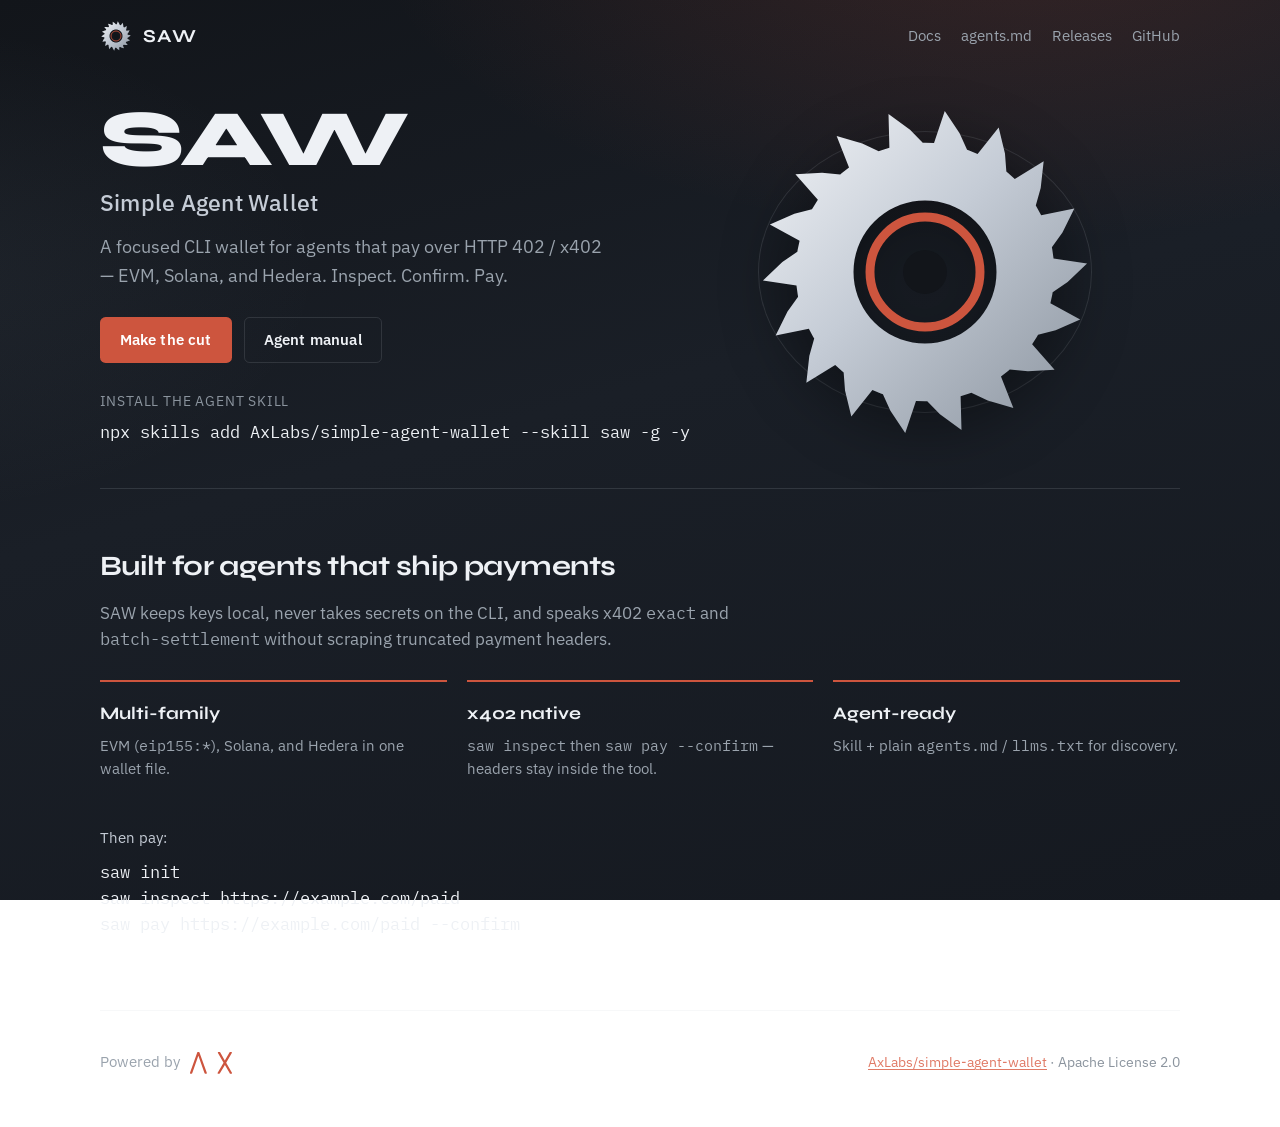
==== docs/index.html @ 2895091c "feat: initial Simple Agent Wallet (saw) release CLI for multi-family x402 payments, agent skill, Apa" ====
<!DOCTYPE html>
<html lang="en">
  <head>
    <meta charset="utf-8" />
    <meta name="viewport" content="width=device-width, initial-scale=1" />
    <title>SAW — Simple Agent Wallet</title>
    <meta
      name="description"
      content="SAW is a simple multi-family agent wallet CLI for x402 payments across EVM, Solana, and Hedera. Powered by AxLabs."
    />
    <link rel="icon" href="assets/saw-mark.svg" type="image/svg+xml" />
    <link rel="preconnect" href="https://fonts.googleapis.com" />
    <link rel="preconnect" href="https://fonts.gstatic.com" crossorigin />
    <link
      href="https://fonts.googleapis.com/css2?family=IBM+Plex+Mono:wght@400;500&family=IBM+Plex+Sans:wght@400;500;600&family=Syne:wght@600;700;800&display=swap"
      rel="stylesheet"
    />
    <link rel="stylesheet" href="assets/site.css" />
    <link rel="alternate" type="text/plain" title="Agent docs" href="llms.txt" />
    <link rel="alternate" type="text/markdown" title="agents.md" href="agents.md" />
  </head>
  <body>
    <div class="wrap">
      <header class="top">
        <a class="brand" href="./">
          <img src="assets/saw-mark.svg" alt="" width="32" height="32" />
          <span>SAW</span>
        </a>
        <nav class="nav" aria-label="Primary">
          <a href="docs/">Docs</a>
          <a href="agents.md">agents.md</a>
          <a href="https://github.com/AxLabs/simple-agent-wallet/releases">Releases</a>
          <a href="https://github.com/AxLabs/simple-agent-wallet">GitHub</a>
        </nav>
      </header>

      <main class="hero">
        <div class="hero-grid">
          <div class="hero-copy">
            <h1>SAW</h1>
            <p class="sub">Simple Agent Wallet</p>
            <p class="lede">
              A focused CLI wallet for agents that pay over HTTP 402 / x402 —
              EVM, Solana, and Hedera. Inspect. Confirm. Pay.
            </p>
            <div class="cta-row">
              <a class="btn btn-primary" href="docs/#install">Make the cut</a>
              <a class="btn btn-ghost" href="agents.md">Agent manual</a>
            </div>
            <div class="hero-install">
              <p class="cmd-label">Install the agent skill</p>
              <pre><code>npx skills add AxLabs/simple-agent-wallet --skill saw -g -y</code></pre>
            </div>
          </div>
          <div class="hero-visual" aria-hidden="true">
            <div class="blade-ring"></div>
            <img class="blade" src="assets/saw-mark.svg" alt="" />
          </div>
        </div>
      </main>

      <section class="section">
        <h2>Built for agents that ship payments</h2>
        <p>
          SAW keeps keys local, never takes secrets on the CLI, and speaks
          x402 <code>exact</code> and <code>batch-settlement</code> without
          scraping truncated payment headers.
        </p>
        <div class="features">
          <div class="feature">
            <h3>Multi-family</h3>
            <p>EVM (<code>eip155:*</code>), Solana, and Hedera in one wallet file.</p>
          </div>
          <div class="feature">
            <h3>x402 native</h3>
            <p><code>saw inspect</code> then <code>saw pay --confirm</code> — headers stay inside the tool.</p>
          </div>
          <div class="feature">
            <h3>Agent-ready</h3>
            <p>Skill + plain <code>agents.md</code> / <code>llms.txt</code> for discovery.</p>
          </div>
        </div>
        <p class="cmd-label">Then pay:</p>
        <pre><code>saw init
saw inspect https://example.com/paid
saw pay https://example.com/paid --confirm</code></pre>
      </section>

      <footer class="foot">
        <div class="powered">
          <a class="powered-by" href="https://axlabs.com" rel="noopener">
            <span>Powered by</span>
            <img src="assets/axlabs-logo.svg" alt="AxLabs" />
          </a>
          <p class="foot-meta">
            <a href="https://github.com/AxLabs/simple-agent-wallet">AxLabs/simple-agent-wallet</a>
            · Apache License 2.0
          </p>
        </div>
      </footer>
    </div>
  </body>
</html>
---- docs/assets/site.css ----
:root {
  --bg0: #12151a;
  --bg1: #1a1f27;
  --bg2: #242b35;
  --steel: #c5ccd6;
  --steel-dim: #8b949e;
  --ink: #eef1f5;
  --muted: #9aa3ad;
  --accent: #cd553e;
  --accent-soft: #e07a66;
  --line: rgba(197, 204, 214, 0.14);
  --font-display: "Syne", "Segoe UI", sans-serif;
  --font-body: "IBM Plex Sans", "Segoe UI", sans-serif;
  --font-mono: "IBM Plex Mono", ui-monospace, monospace;
}

*,
*::before,
*::after {
  box-sizing: border-box;
}

html {
  scroll-behavior: smooth;
}

body {
  margin: 0;
  min-height: 100vh;
  color: var(--ink);
  font-family: var(--font-body);
  font-size: 1.05rem;
  line-height: 1.55;
  background:
    radial-gradient(1200px 600px at 80% -10%, rgba(205, 85, 62, 0.18), transparent 55%),
    radial-gradient(900px 500px at -10% 30%, rgba(140, 160, 180, 0.08), transparent 50%),
    linear-gradient(165deg, var(--bg0), var(--bg1) 45%, #151920);
  background-attachment: fixed;
}

a {
  color: var(--accent-soft);
  text-decoration-thickness: 1px;
  text-underline-offset: 0.18em;
}

a:hover {
  color: #f0a090;
}

.wrap {
  width: min(1080px, calc(100% - 2.5rem));
  margin-inline: auto;
}

/* —— Nav —— */
.top {
  display: flex;
  align-items: center;
  justify-content: space-between;
  gap: 1rem;
  padding: 1.25rem 0;
}

.brand {
  display: inline-flex;
  align-items: center;
  gap: 0.7rem;
  color: var(--ink);
  text-decoration: none;
  font-family: var(--font-display);
  font-weight: 700;
  letter-spacing: 0.04em;
}

.brand img {
  width: 2rem;
  height: 2rem;
}

.brand span {
  font-size: 1.15rem;
}

.nav {
  display: flex;
  gap: 1.25rem;
  font-size: 0.95rem;
}

.nav a {
  color: var(--muted);
  text-decoration: none;
}

.nav a:hover {
  color: var(--ink);
}

/* —— Hero —— */
.hero {
  position: relative;
  display: grid;
  align-items: center;
  padding: 1.5rem 0 2.5rem;
  overflow: visible;
}

.hero-grid {
  display: grid;
  grid-template-columns: 1.1fr 0.9fr;
  gap: 2.5rem;
  align-items: center;
}

.hero-copy {
  position: relative;
  z-index: 1;
}

.hero h1 {
  margin: 0;
  font-family: var(--font-display);
  font-size: clamp(2.8rem, 7vw, 5rem);
  font-weight: 800;
  letter-spacing: -0.03em;
  line-height: 1;
}

.hero .sub {
  margin: 0.55rem 0 0.85rem;
  font-family: var(--font-body);
  font-size: clamp(1.15rem, 2.4vw, 1.45rem);
  font-weight: 500;
  letter-spacing: 0.01em;
  line-height: 1.35;
  color: var(--steel);
}

.btn {
  display: inline-flex;
  align-items: center;
  justify-content: center;
  gap: 0.45rem;
  padding: 0.75rem 1.2rem;
  border-radius: 0.35rem;
  font-family: var(--font-body);
  font-weight: 600;
  font-size: 0.95rem;
  letter-spacing: 0.01em;
  line-height: 1.3;
  text-decoration: none;
  border: 1px solid transparent;
  transition: transform 0.2s ease, background 0.2s ease, border-color 0.2s ease;
}

.lede {
  margin: 0 0 1.75rem;
  max-width: 32rem;
  color: var(--muted);
  font-size: 1.15rem;
}

.cta-row {
  display: flex;
  flex-wrap: wrap;
  gap: 0.75rem;
}

.hero-install {
  margin-top: 1.75rem;
  max-width: 36rem;
  animation: rise 0.7s ease both;
  animation-delay: 0.22s;
}

.hero-install .cmd-label {
  margin: 0 0 0.45rem;
  color: var(--steel-dim);
  font-size: 0.85rem;
  text-transform: uppercase;
  letter-spacing: 0.06em;
}

.hero-install pre {
  margin: 0;
}

.btn:hover {
  transform: translateY(-1px);
}

.btn-primary {
  background: var(--accent);
  color: #fff;
}

.btn-primary:hover {
  background: #b84834;
  color: #fff;
}

.btn-ghost {
  background: transparent;
  color: var(--ink);
  border-color: var(--line);
}

.btn-ghost:hover {
  border-color: var(--steel-dim);
  color: var(--ink);
}

.hero-visual {
  position: relative;
  display: grid;
  place-items: center;
  min-height: 22rem;
}

.blade {
  width: min(22rem, 70vw);
  height: auto;
  filter: drop-shadow(0 12px 28px rgba(0, 0, 0, 0.4));
  animation: spin 64s linear infinite;
}

.blade-ring {
  position: absolute;
  inset: 10%;
  border: 1px solid var(--line);
  border-radius: 50%;
  animation: pulse 5s ease-in-out infinite;
  pointer-events: none;
}

@keyframes spin {
  to {
    transform: rotate(360deg);
  }
}

@keyframes pulse {
  0%,
  100% {
    opacity: 0.35;
    transform: scale(1);
  }
  50% {
    opacity: 0.7;
    transform: scale(1.03);
  }
}

@keyframes rise {
  from {
    opacity: 0;
    transform: translateY(12px);
  }
  to {
    opacity: 1;
    transform: translateY(0);
  }
}

.hero-copy > * {
  animation: rise 0.7s ease both;
}

.hero-copy > *:nth-child(2) {
  animation-delay: 0.08s;
}

.hero-copy > *:nth-child(3) {
  animation-delay: 0.16s;
}

/* —— Sections —— */
.section {
  padding: 3.5rem 0;
  border-top: 1px solid var(--line);
}

.section h2 {
  margin: 0 0 0.75rem;
  font-family: var(--font-display);
  font-size: 1.75rem;
  letter-spacing: -0.02em;
}

.section p {
  margin: 0 0 1rem;
  color: var(--muted);
  max-width: 40rem;
}

.features {
  display: grid;
  grid-template-columns: repeat(3, 1fr);
  gap: 1.25rem;
  margin-top: 1.75rem;
}

.feature {
  padding: 1.1rem 0;
  border-top: 2px solid var(--accent);
}

.feature h3 {
  margin: 0 0 0.4rem;
  font-family: var(--font-display);
  font-size: 1.1rem;
}

.feature p {
  margin: 0;
  font-size: 0.95rem;
}

pre,
code {
  font-family: var(--font-mono);
}

.section .cmd-label {
  margin: 1.75rem 0 0;
  color: var(--steel);
  font-size: 0.95rem;
}

.section .cmd-label + pre {
  margin-top: 0.55rem;
}


/* —— Docs layout —— */
.docs-shell {
  display: grid;
  grid-template-columns: 14rem 1fr;
  gap: 2rem;
  padding: 1.5rem 0 4rem;
}

.docs-nav {
  position: sticky;
  top: 1rem;
  align-self: start;
  padding: 0.5rem 0;
  font-size: 0.92rem;
}

.docs-nav a {
  display: block;
  padding: 0.35rem 0;
  color: var(--muted);
  text-decoration: none;
}

.docs-nav a:hover,
.docs-nav a[aria-current="page"] {
  color: var(--ink);
}

.docs-nav .group {
  margin: 1rem 0 0.35rem;
  color: var(--steel-dim);
  font-size: 0.75rem;
  text-transform: uppercase;
  letter-spacing: 0.08em;
}

.docs-body h1 {
  margin: 0 0 0.75rem;
  font-family: var(--font-display);
  font-size: clamp(1.8rem, 4vw, 2.4rem);
}

.docs-body h2 {
  margin: 2rem 0 0.6rem;
  font-family: var(--font-display);
  font-size: 1.35rem;
}

.docs-body h3 {
  margin: 1.4rem 0 0.4rem;
  font-family: var(--font-display);
  font-size: 1.05rem;
}

.docs-body p,
.docs-body li {
  color: var(--muted);
}

.docs-body ul {
  padding-left: 1.2rem;
}

.docs-body table {
  width: 100%;
  border-collapse: collapse;
  margin: 1rem 0;
  font-size: 0.92rem;
}

.docs-body th,
.docs-body td {
  border-bottom: 1px solid var(--line);
  padding: 0.55rem 0.4rem;
  text-align: left;
  vertical-align: top;
}

.docs-body th {
  color: var(--steel);
  font-weight: 600;
}

.docs-body td {
  color: var(--muted);
}

.agent-note {
  margin: 1rem 0 1.5rem;
  padding: 0.85rem 1rem;
  border-left: 3px solid var(--accent);
  background: rgba(205, 85, 62, 0.08);
  color: var(--steel);
  font-size: 0.95rem;
}

/* —— Footer —— */
.foot {
  border-top: 1px solid var(--line);
  padding: 1.75rem 0 2.5rem;
}

.powered {
  display: flex;
  flex-wrap: wrap;
  align-items: center;
  justify-content: space-between;
  gap: 1rem;
}

.powered-by {
  display: inline-flex;
  align-items: center;
  gap: 0.65rem;
  color: var(--muted);
  text-decoration: none;
  font-size: 0.92rem;
}

.powered-by:hover {
  color: var(--ink);
}

.powered-by img {
  height: 1.35rem;
  width: auto;
}

.foot-meta {
  color: var(--steel-dim);
  font-size: 0.85rem;
}

@media (max-width: 860px) {
  .hero-grid,
  .features,
  .docs-shell {
    grid-template-columns: 1fr;
  }

  .docs-nav {
    position: static;
    display: flex;
    flex-wrap: wrap;
    gap: 0.75rem 1.25rem;
  }

  .docs-nav .group {
    width: 100%;
    margin-top: 0.25rem;
  }

  .hero {
    min-height: auto;
    padding-top: 1rem;
  }

  .hero-visual {
    order: -1;
    min-height: 14rem;
  }

  .blade {
    width: min(16rem, 60vw);
  }
}
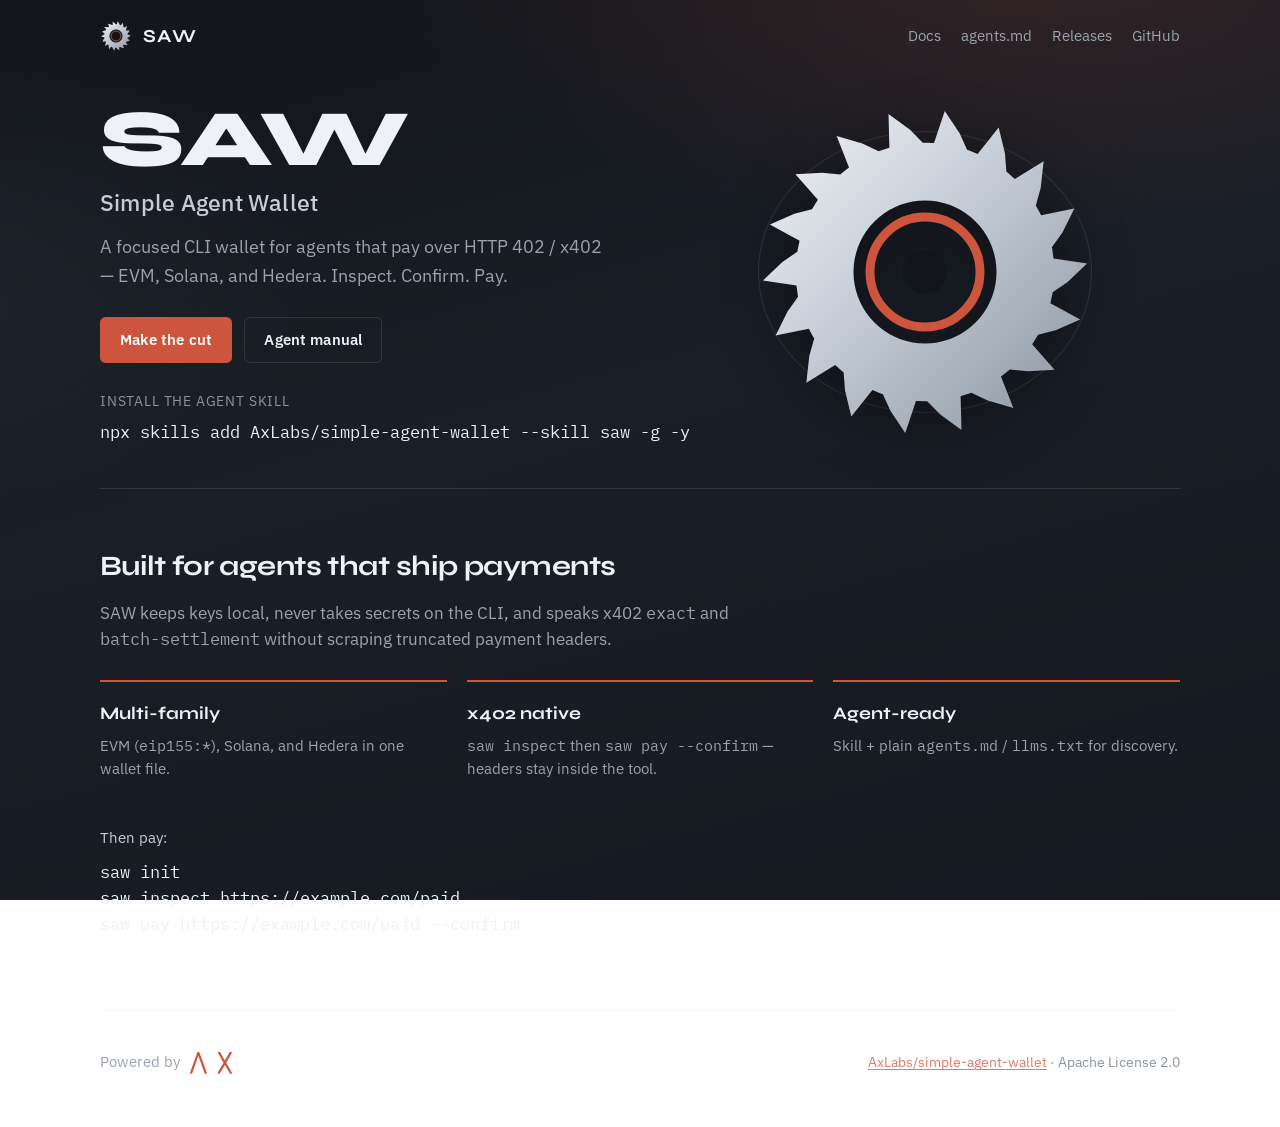
==== commit 1f1b018d: "docs: point install CTAs at latest GitHub release" ====
--- a/docs/index.html
+++ b/docs/index.html
@@ -29,7 +29,7 @@
         <nav class="nav" aria-label="Primary">
           <a href="docs/">Docs</a>
           <a href="agents.md">agents.md</a>
-          <a href="https://github.com/AxLabs/simple-agent-wallet/releases">Releases</a>
+          <a href="https://github.com/AxLabs/simple-agent-wallet/releases/latest">Releases</a>
           <a href="https://github.com/AxLabs/simple-agent-wallet">GitHub</a>
         </nav>
       </header>
@@ -44,7 +44,7 @@
               EVM, Solana, and Hedera. Inspect. Confirm. Pay.
             </p>
             <div class="cta-row">
-              <a class="btn btn-primary" href="docs/#install">Make the cut</a>
+              <a class="btn btn-primary" href="https://github.com/AxLabs/simple-agent-wallet/releases/latest">Make the cut</a>
               <a class="btn btn-ghost" href="agents.md">Agent manual</a>
             </div>
             <div class="hero-install">
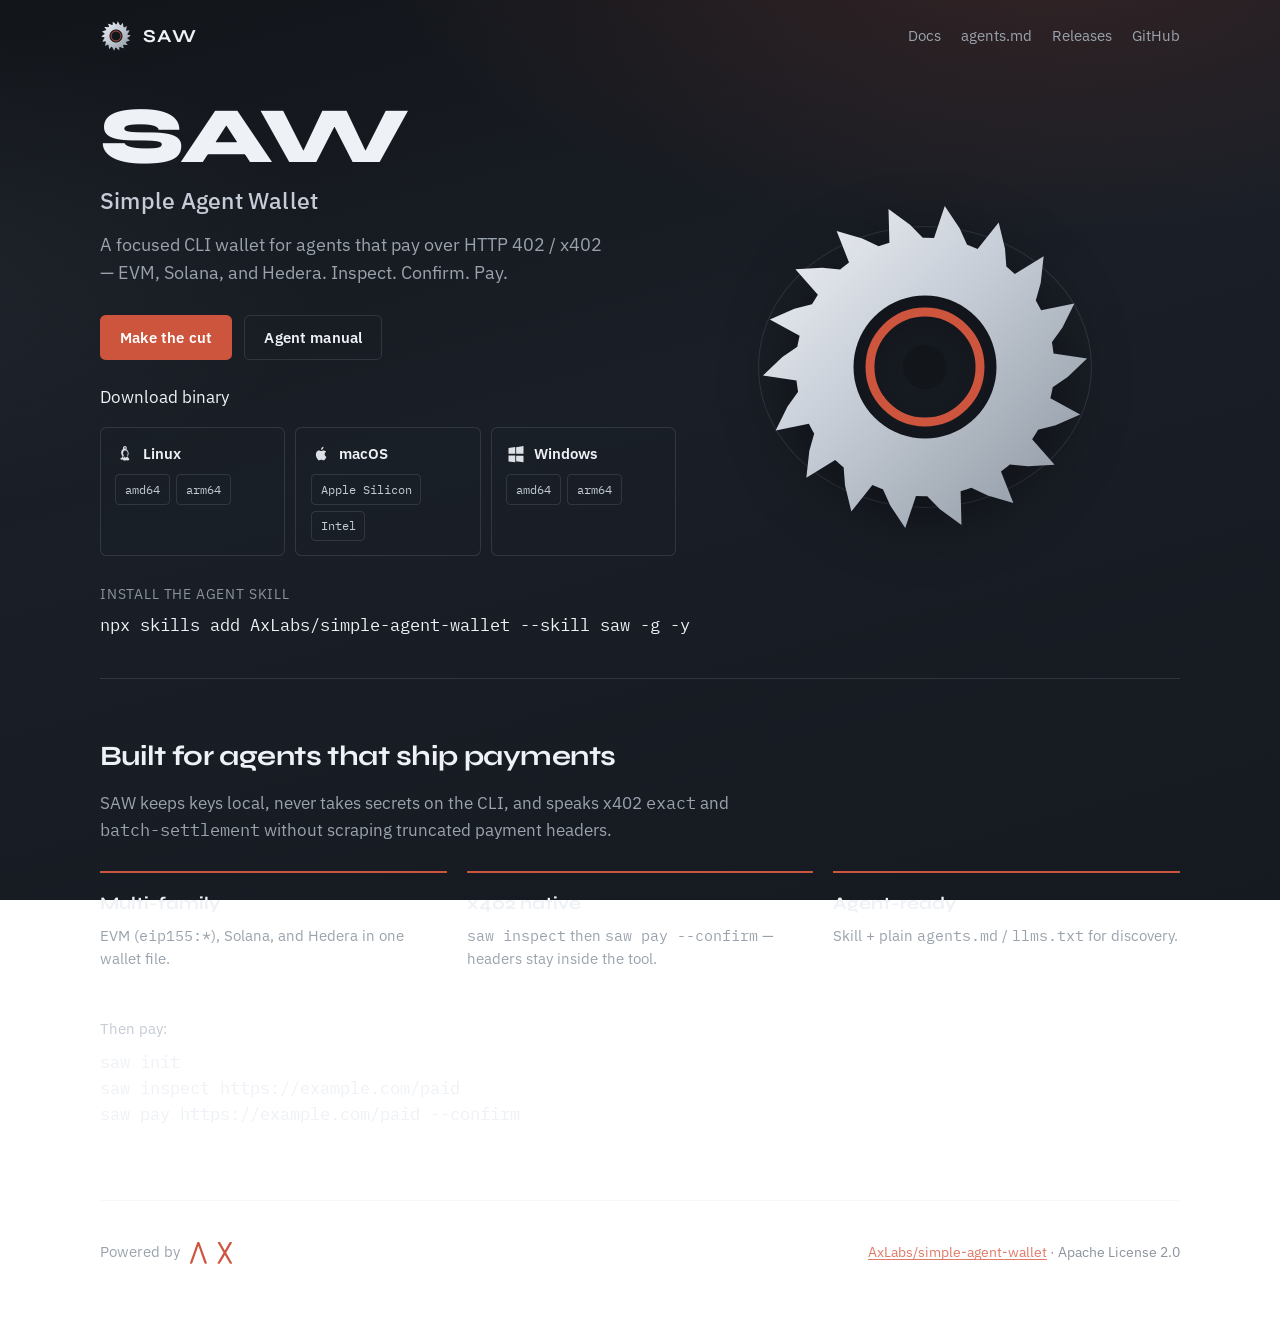
==== commit c5b5458e: "docs: add Linux, macOS, and Windows binary downloads on landing Resolve asset URLs from the latest G" ====
--- a/docs/index.html
+++ b/docs/index.html
@@ -44,8 +44,43 @@
               EVM, Solana, and Hedera. Inspect. Confirm. Pay.
             </p>
             <div class="cta-row">
-              <a class="btn btn-primary" href="https://github.com/AxLabs/simple-agent-wallet/releases/latest">Make the cut</a>
+              <a class="btn btn-primary" href="#download">Make the cut</a>
               <a class="btn btn-ghost" href="agents.md">Agent manual</a>
+            </div>
+            <div class="hero-downloads" id="download">
+              <p class="cmd-label">Download binary</p>
+              <div class="dl-grid" data-release-downloads>
+                <div class="dl-os">
+                  <div class="dl-os-head">
+                    <img src="assets/os-linux.svg" alt="" width="22" height="22" />
+                    <span>Linux</span>
+                  </div>
+                  <div class="dl-arch">
+                    <a data-asset="linux_amd64" href="https://github.com/AxLabs/simple-agent-wallet/releases/latest">amd64</a>
+                    <a data-asset="linux_arm64" href="https://github.com/AxLabs/simple-agent-wallet/releases/latest">arm64</a>
+                  </div>
+                </div>
+                <div class="dl-os">
+                  <div class="dl-os-head">
+                    <img src="assets/os-apple.svg" alt="" width="22" height="22" />
+                    <span>macOS</span>
+                  </div>
+                  <div class="dl-arch">
+                    <a data-asset="darwin_arm64" href="https://github.com/AxLabs/simple-agent-wallet/releases/latest">Apple Silicon</a>
+                    <a data-asset="darwin_amd64" href="https://github.com/AxLabs/simple-agent-wallet/releases/latest">Intel</a>
+                  </div>
+                </div>
+                <div class="dl-os">
+                  <div class="dl-os-head">
+                    <img src="assets/os-windows.svg" alt="" width="22" height="22" />
+                    <span>Windows</span>
+                  </div>
+                  <div class="dl-arch">
+                    <a data-asset="windows_amd64" href="https://github.com/AxLabs/simple-agent-wallet/releases/latest">amd64</a>
+                    <a data-asset="windows_arm64" href="https://github.com/AxLabs/simple-agent-wallet/releases/latest">arm64</a>
+                  </div>
+                </div>
+              </div>
             </div>
             <div class="hero-install">
               <p class="cmd-label">Install the agent skill</p>
@@ -99,5 +134,30 @@
         </div>
       </footer>
     </div>
+    <script>
+      (function () {
+        var root = document.querySelector("[data-release-downloads]");
+        if (!root) return;
+        fetch("https://api.github.com/repos/AxLabs/simple-agent-wallet/releases/latest")
+          .then(function (r) {
+            if (!r.ok) throw new Error("release fetch failed");
+            return r.json();
+          })
+          .then(function (rel) {
+            var assets = rel.assets || [];
+            root.querySelectorAll("a[data-asset]").forEach(function (a) {
+              var key = a.getAttribute("data-asset");
+              var hit = assets.find(function (x) {
+                return x.name && x.name.indexOf("saw_") === 0 && x.name.indexOf("_" + key + ".") !== -1;
+              });
+              if (hit && hit.browser_download_url) {
+                a.href = hit.browser_download_url;
+                a.setAttribute("download", "");
+              }
+            });
+          })
+          .catch(function () {});
+      })();
+    </script>
   </body>
 </html>
--- a/docs/assets/site.css
+++ b/docs/assets/site.css
@@ -167,6 +167,69 @@
   gap: 0.75rem;
 }
 
+.hero-downloads {
+  margin-top: 1.5rem;
+  max-width: 36rem;
+  animation: rise 0.7s ease both;
+  animation-delay: 0.2s;
+}
+
+.dl-grid {
+  display: grid;
+  grid-template-columns: repeat(3, minmax(0, 1fr));
+  gap: 0.65rem;
+}
+
+.dl-os {
+  display: flex;
+  flex-direction: column;
+  gap: 0.55rem;
+  padding: 0.85rem 0.9rem;
+  border: 1px solid var(--line);
+  border-radius: 0.4rem;
+  background: rgba(26, 31, 39, 0.55);
+}
+
+.dl-os-head {
+  display: inline-flex;
+  align-items: center;
+  gap: 0.5rem;
+  color: var(--ink);
+  font-weight: 600;
+  font-size: 0.95rem;
+}
+
+.dl-os-head img {
+  width: 1.25rem;
+  height: 1.25rem;
+  opacity: 0.92;
+}
+
+.dl-arch {
+  display: flex;
+  flex-wrap: wrap;
+  gap: 0.4rem;
+}
+
+.dl-arch a {
+  display: inline-flex;
+  align-items: center;
+  padding: 0.28rem 0.55rem;
+  border-radius: 0.25rem;
+  border: 1px solid var(--line);
+  color: var(--steel);
+  font-size: 0.78rem;
+  font-family: var(--font-mono);
+  text-decoration: none;
+  transition: border-color 0.15s ease, color 0.15s ease, background 0.15s ease;
+}
+
+.dl-arch a:hover {
+  color: var(--ink);
+  border-color: var(--steel-dim);
+  background: rgba(205, 85, 62, 0.12);
+}
+
 .hero-install {
   margin-top: 1.75rem;
   max-width: 36rem;
@@ -469,7 +532,8 @@
 @media (max-width: 860px) {
   .hero-grid,
   .features,
-  .docs-shell {
+  .docs-shell,
+  .dl-grid {
     grid-template-columns: 1fr;
   }
 
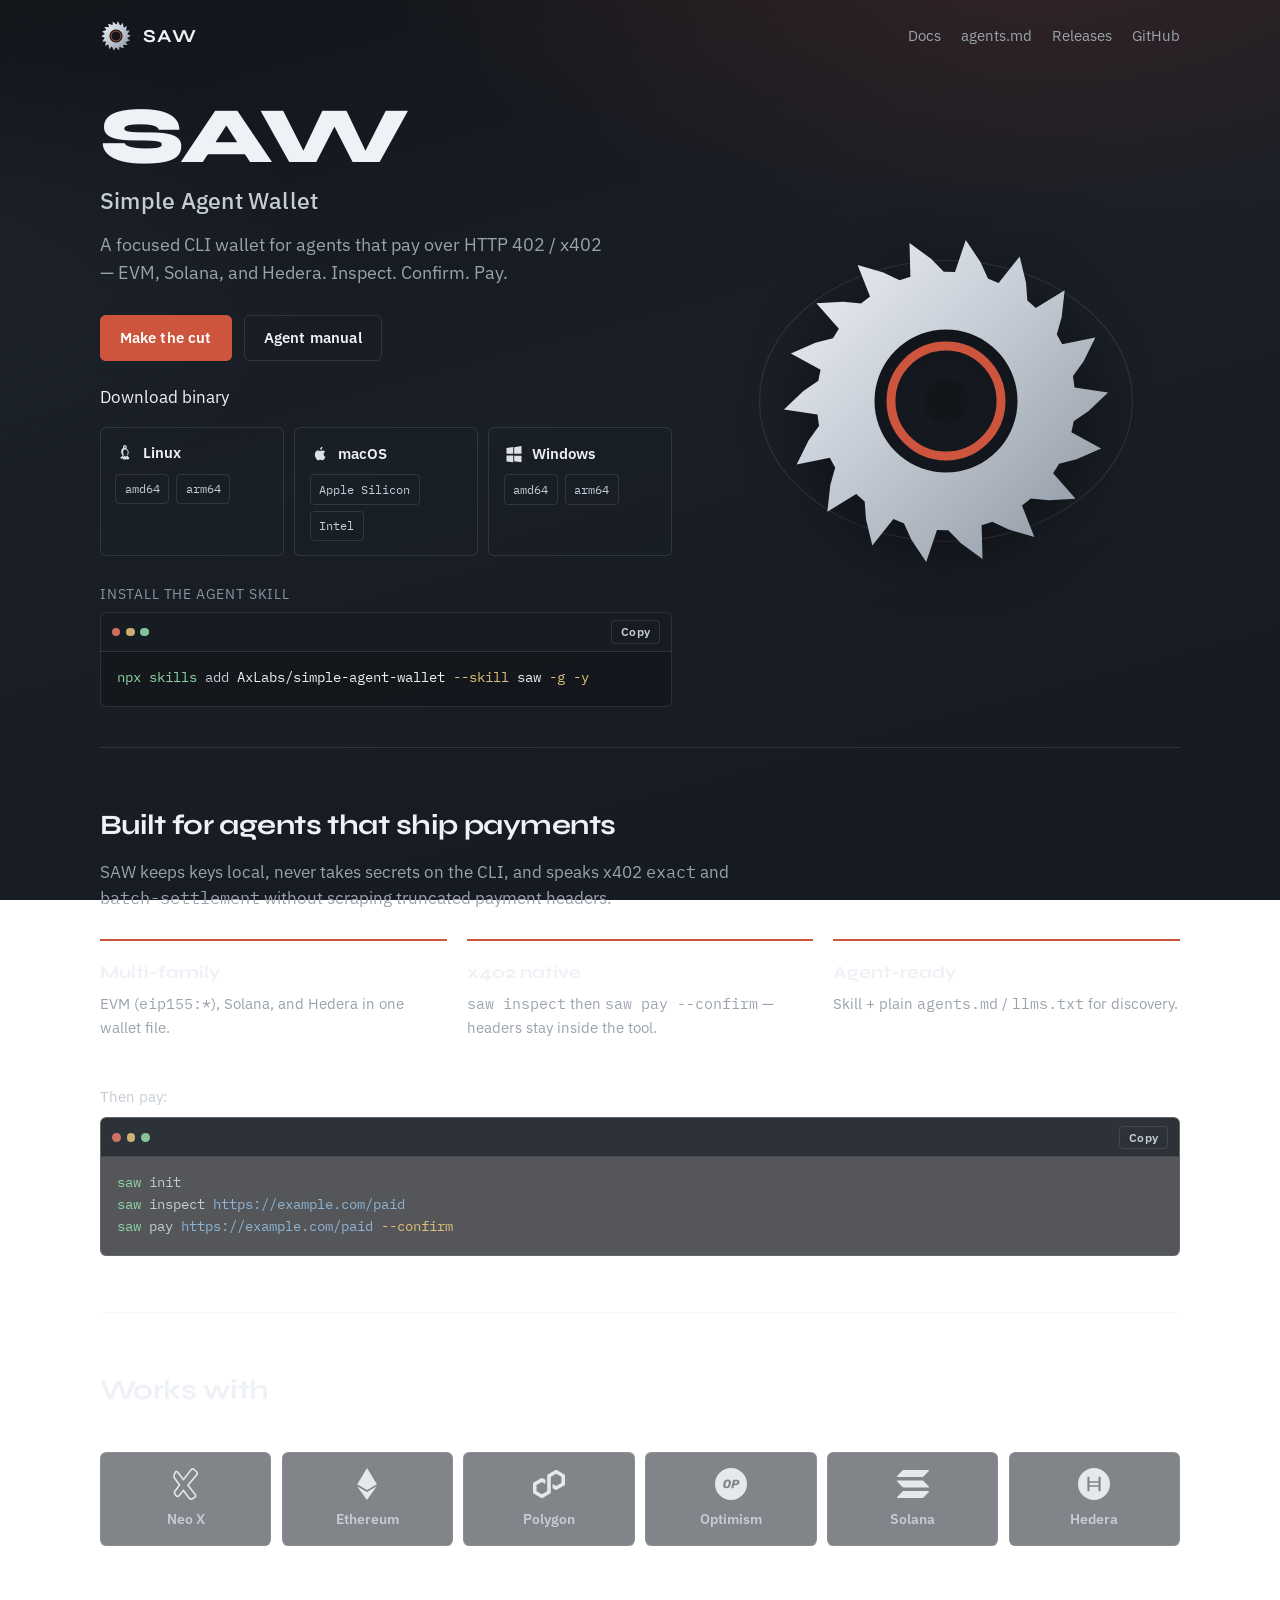
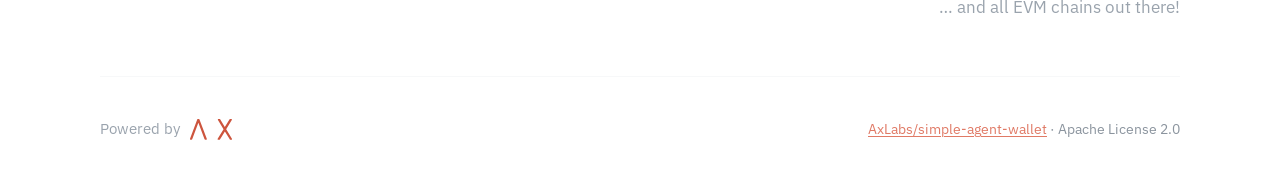
==== commit f0aa521e: "docs: add Works with chains and copyable terminal commands Surface supported networks on the landing" ====
--- a/docs/index.html
+++ b/docs/index.html
@@ -84,7 +84,13 @@
             </div>
             <div class="hero-install">
               <p class="cmd-label">Install the agent skill</p>
-              <pre><code>npx skills add AxLabs/simple-agent-wallet --skill saw -g -y</code></pre>
+              <div class="term">
+                <div class="term-bar">
+                  <span class="term-dots" aria-hidden="true"><i></i><i></i><i></i></span>
+                  <button type="button" class="term-copy" aria-label="Copy command">Copy</button>
+                </div>
+                <pre><code><span class="tok-cmd">npx</span> <span class="tok-cmd">skills</span> add <span class="tok-arg">AxLabs/simple-agent-wallet</span> <span class="tok-flag">--skill</span> <span class="tok-arg">saw</span> <span class="tok-flag">-g</span> <span class="tok-flag">-y</span></code></pre>
+              </div>
             </div>
           </div>
           <div class="hero-visual" aria-hidden="true">
@@ -116,9 +122,48 @@
           </div>
         </div>
         <p class="cmd-label">Then pay:</p>
-        <pre><code>saw init
-saw inspect https://example.com/paid
-saw pay https://example.com/paid --confirm</code></pre>
+        <div class="term">
+          <div class="term-bar">
+            <span class="term-dots" aria-hidden="true"><i></i><i></i><i></i></span>
+            <button type="button" class="term-copy" aria-label="Copy command">Copy</button>
+          </div>
+          <pre><code><span class="tok-cmd">saw</span> init
+<span class="tok-cmd">saw</span> inspect <span class="tok-str">https://example.com/paid</span>
+<span class="tok-cmd">saw</span> pay <span class="tok-str">https://example.com/paid</span> <span class="tok-flag">--confirm</span></code></pre>
+        </div>
+      </section>
+
+      <section class="section works" aria-labelledby="works-heading">
+        <h2 id="works-heading">Works with</h2>
+        <div class="works-block">
+          <div class="works-grid">
+            <a class="works-item" href="https://x.neo.org/" rel="noopener">
+              <img src="assets/chain-neox.svg" alt="" width="32" height="32" />
+              <span>Neo X</span>
+            </a>
+            <a class="works-item" href="https://ethereum.org/" rel="noopener">
+              <img src="assets/chain-ethereum.svg" alt="" width="32" height="32" />
+              <span>Ethereum</span>
+            </a>
+            <a class="works-item" href="https://polygon.technology/" rel="noopener">
+              <img src="assets/chain-polygon.svg" alt="" width="32" height="32" />
+              <span>Polygon</span>
+            </a>
+            <a class="works-item" href="https://www.optimism.io/" rel="noopener">
+              <img src="assets/chain-optimism.svg" alt="" width="32" height="32" />
+              <span>Optimism</span>
+            </a>
+            <a class="works-item" href="https://solana.com/" rel="noopener">
+              <img src="assets/chain-solana.svg" alt="" width="32" height="32" />
+              <span>Solana</span>
+            </a>
+            <a class="works-item" href="https://hedera.com/" rel="noopener">
+              <img src="assets/chain-hedera.svg" alt="" width="32" height="32" />
+              <span>Hedera</span>
+            </a>
+          </div>
+          <p class="works-more">… and all EVM chains out there!</p>
+        </div>
       </section>
 
       <footer class="foot">
@@ -158,6 +203,45 @@
           })
           .catch(function () {});
       })();
+
+      (function () {
+        function fallbackCopy(text, done) {
+          var ta = document.createElement("textarea");
+          ta.value = text;
+          ta.setAttribute("readonly", "");
+          ta.style.position = "fixed";
+          ta.style.left = "-9999px";
+          document.body.appendChild(ta);
+          ta.select();
+          try {
+            document.execCommand("copy");
+            done();
+          } catch (e) {}
+          document.body.removeChild(ta);
+        }
+
+        document.querySelectorAll(".term").forEach(function (box) {
+          var btn = box.querySelector(".term-copy");
+          var code = box.querySelector("pre code");
+          if (!btn || !code) return;
+          btn.addEventListener("click", function () {
+            var text = code.textContent.replace(/\n$/, "");
+            var done = function () {
+              btn.textContent = "Copied";
+              setTimeout(function () {
+                btn.textContent = "Copy";
+              }, 1600);
+            };
+            if (navigator.clipboard && navigator.clipboard.writeText) {
+              navigator.clipboard.writeText(text).then(done).catch(function () {
+                fallbackCopy(text, done);
+              });
+            } else {
+              fallbackCopy(text, done);
+            }
+          });
+        });
+      })();
     </script>
   </body>
 </html>
--- a/docs/assets/site.css
+++ b/docs/assets/site.css
@@ -249,6 +249,99 @@
   margin: 0;
 }
 
+.term {
+  position: relative;
+  overflow: hidden;
+  border: 1px solid var(--line);
+  border-radius: 0.4rem;
+  background: rgba(18, 21, 26, 0.72);
+}
+
+.term-bar {
+  display: flex;
+  align-items: center;
+  justify-content: space-between;
+  gap: 0.75rem;
+  padding: 0.45rem 0.7rem;
+  border-bottom: 1px solid var(--line);
+  background: rgba(26, 31, 39, 0.65);
+}
+
+.term-dots {
+  display: flex;
+  gap: 0.35rem;
+}
+
+.term-dots i {
+  display: block;
+  width: 0.55rem;
+  height: 0.55rem;
+  border-radius: 50%;
+  opacity: 0.9;
+}
+
+.term-dots i:nth-child(1) {
+  background: #e07a66;
+}
+
+.term-dots i:nth-child(2) {
+  background: #e0c07a;
+}
+
+.term-dots i:nth-child(3) {
+  background: #8fd4a8;
+}
+
+.term-copy {
+  appearance: none;
+  margin: 0;
+  padding: 0.2rem 0.55rem;
+  border: 1px solid var(--line);
+  border-radius: 0.25rem;
+  background: transparent;
+  color: var(--steel);
+  font-family: var(--font-body);
+  font-size: 0.75rem;
+  font-weight: 600;
+  letter-spacing: 0.02em;
+  cursor: pointer;
+}
+
+.term-copy:hover {
+  color: var(--ink);
+  border-color: var(--steel-dim);
+  background: rgba(205, 85, 62, 0.12);
+}
+
+.term pre {
+  margin: 0;
+  padding: 0.95rem 1rem 1.05rem;
+  overflow-x: auto;
+  color: var(--steel);
+  font-size: 0.88rem;
+  line-height: 1.55;
+}
+
+.term pre code {
+  font-size: inherit;
+}
+
+.tok-cmd {
+  color: #8fd4a8;
+}
+
+.tok-flag {
+  color: #e0c07a;
+}
+
+.tok-str {
+  color: #8eb4d4;
+}
+
+.tok-arg {
+  color: var(--ink);
+}
+
 .btn:hover {
   transform: translateY(-1px);
 }
@@ -391,8 +484,60 @@
   font-size: 0.95rem;
 }
 
+.section .cmd-label + .term,
 .section .cmd-label + pre {
   margin-top: 0.55rem;
+}
+
+.works-grid {
+  display: grid;
+  grid-template-columns: repeat(6, minmax(0, 1fr));
+  gap: 0.65rem;
+  margin-top: 1.75rem;
+}
+
+.works-item {
+  display: flex;
+  flex-direction: column;
+  align-items: center;
+  gap: 0.55rem;
+  padding: 0.95rem 0.6rem;
+  border: 1px solid var(--line);
+  border-radius: 0.4rem;
+  background: rgba(26, 31, 39, 0.55);
+  color: var(--steel);
+  font-weight: 600;
+  font-size: 0.85rem;
+  text-decoration: none;
+  transition: border-color 0.15s ease, color 0.15s ease, background 0.15s ease;
+}
+
+.works-item:hover {
+  color: var(--ink);
+  border-color: var(--steel-dim);
+  background: rgba(205, 85, 62, 0.12);
+}
+
+.works-item img {
+  width: 2rem;
+  height: 2rem;
+  object-fit: contain;
+  opacity: 0.92;
+}
+
+.works-block {
+  display: flex;
+  flex-direction: column;
+  align-items: stretch;
+}
+
+.section.works .works-more {
+  margin: 3rem 0 0;
+  max-width: none;
+  align-self: flex-end;
+  color: var(--muted);
+  font-size: 1.05rem;
+  text-align: right;
 }
 
 
@@ -537,6 +682,10 @@
     grid-template-columns: 1fr;
   }
 
+  .works-grid {
+    grid-template-columns: repeat(3, minmax(0, 1fr));
+  }
+
   .docs-nav {
     position: static;
     display: flex;
@@ -563,3 +712,9 @@
     width: min(16rem, 60vw);
   }
 }
+
+@media (max-width: 520px) {
+  .works-grid {
+    grid-template-columns: repeat(2, minmax(0, 1fr));
+  }
+}
